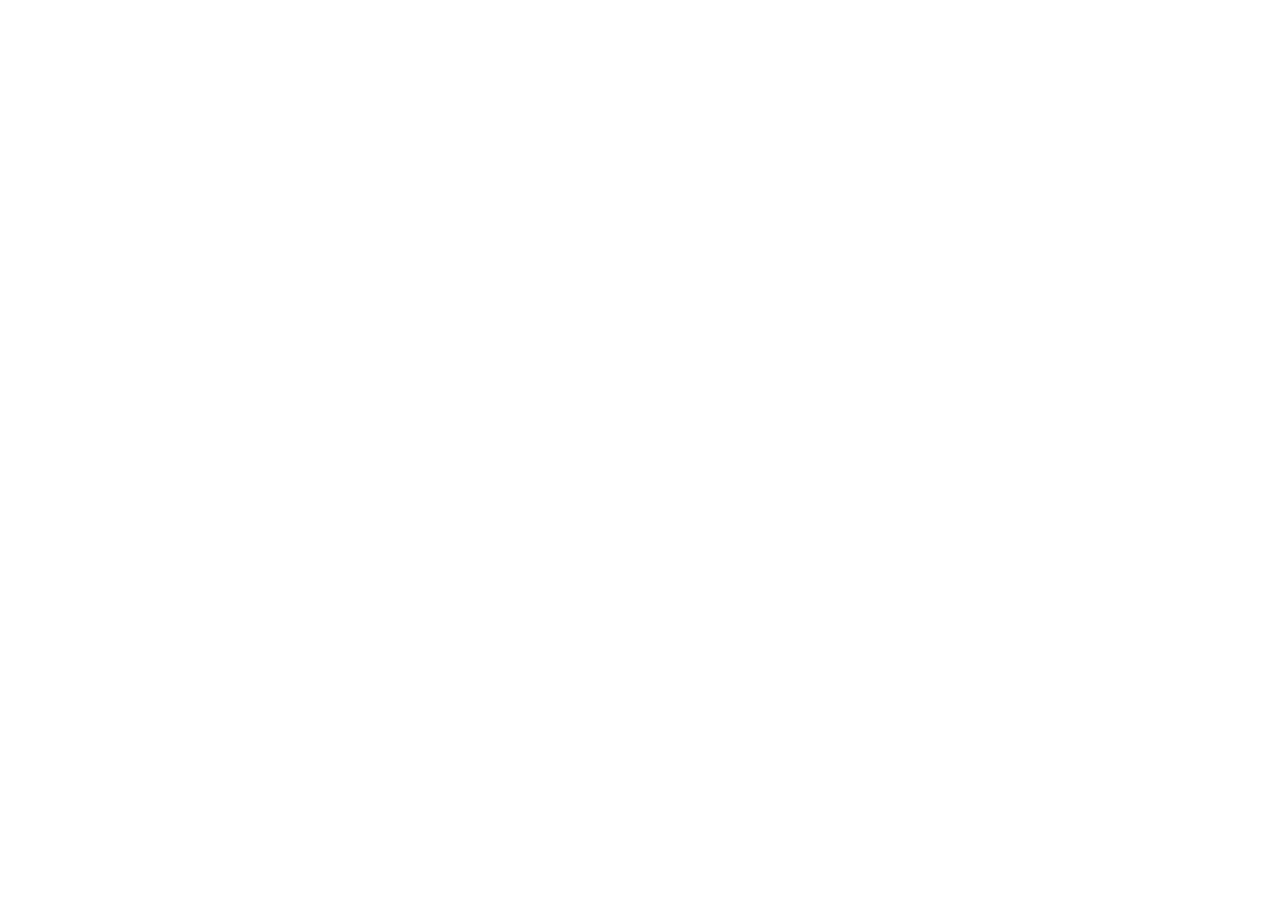
==== pages/checkin.html @ 5ebeb636 "feat: add conexões com css e js" ====
<!DOCTYPE html>
<html lang="pt-BR">
<head>
    <meta charset="UTF-8">
    <meta name="viewport" content="width=device-width, initial-scale=1.0">
    <link rel="stylesheet" href="../css/checkin.css">
    <title>Check-in de Emoções</title>
</head>
<body>
    
    <script src="../js/checkin.js"></script>
</body>
</html>
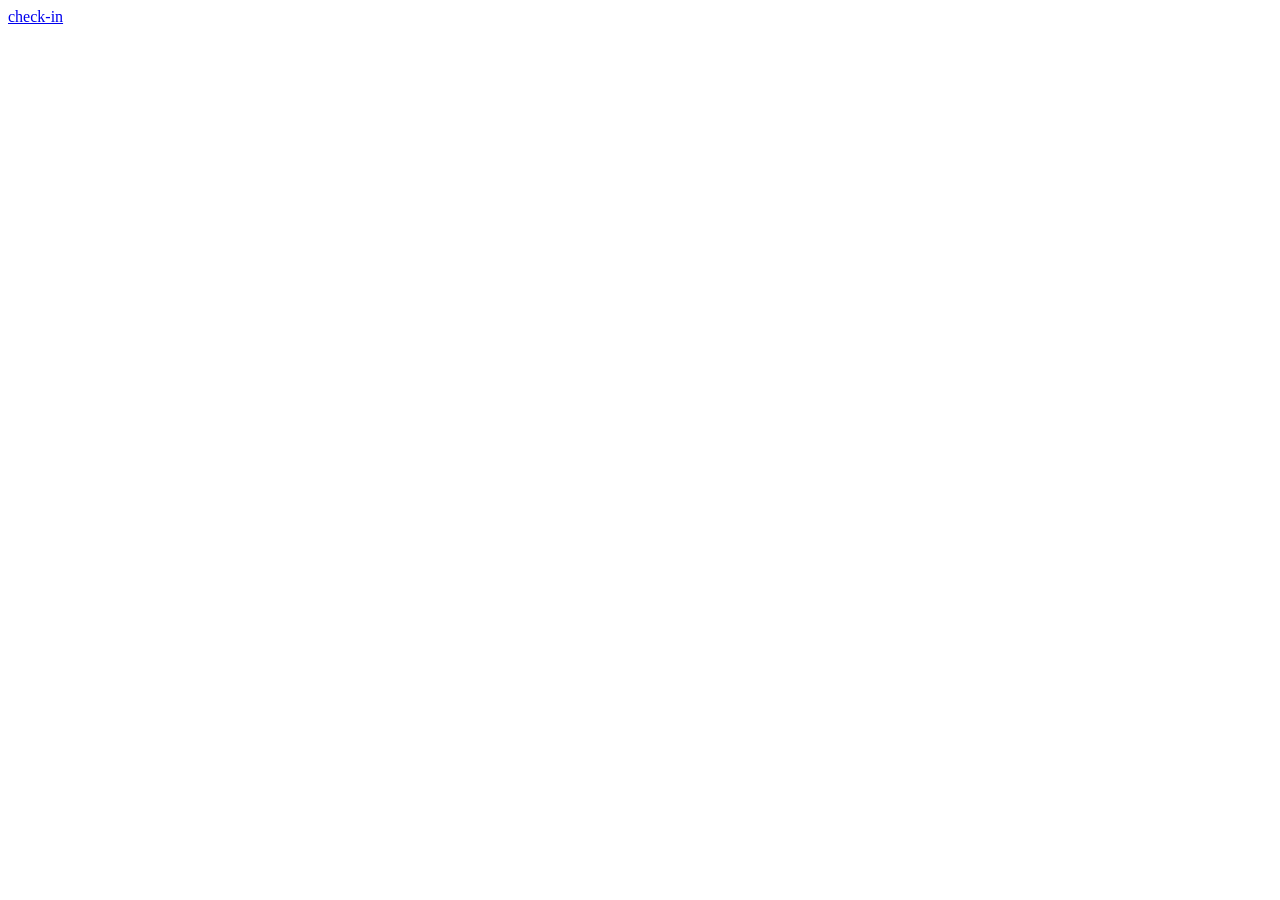
==== commit 36afa7a4: "feat: adiciona links de navegação entre as páginas" ====
--- a/pages/checkin.html
+++ b/pages/checkin.html
@@ -7,7 +7,7 @@
     <title>Check-in de Emoções</title>
 </head>
 <body>
-    
+    <a href="../index.html">check-in</a>
     <script src="../js/checkin.js"></script>
 </body>
 </html>
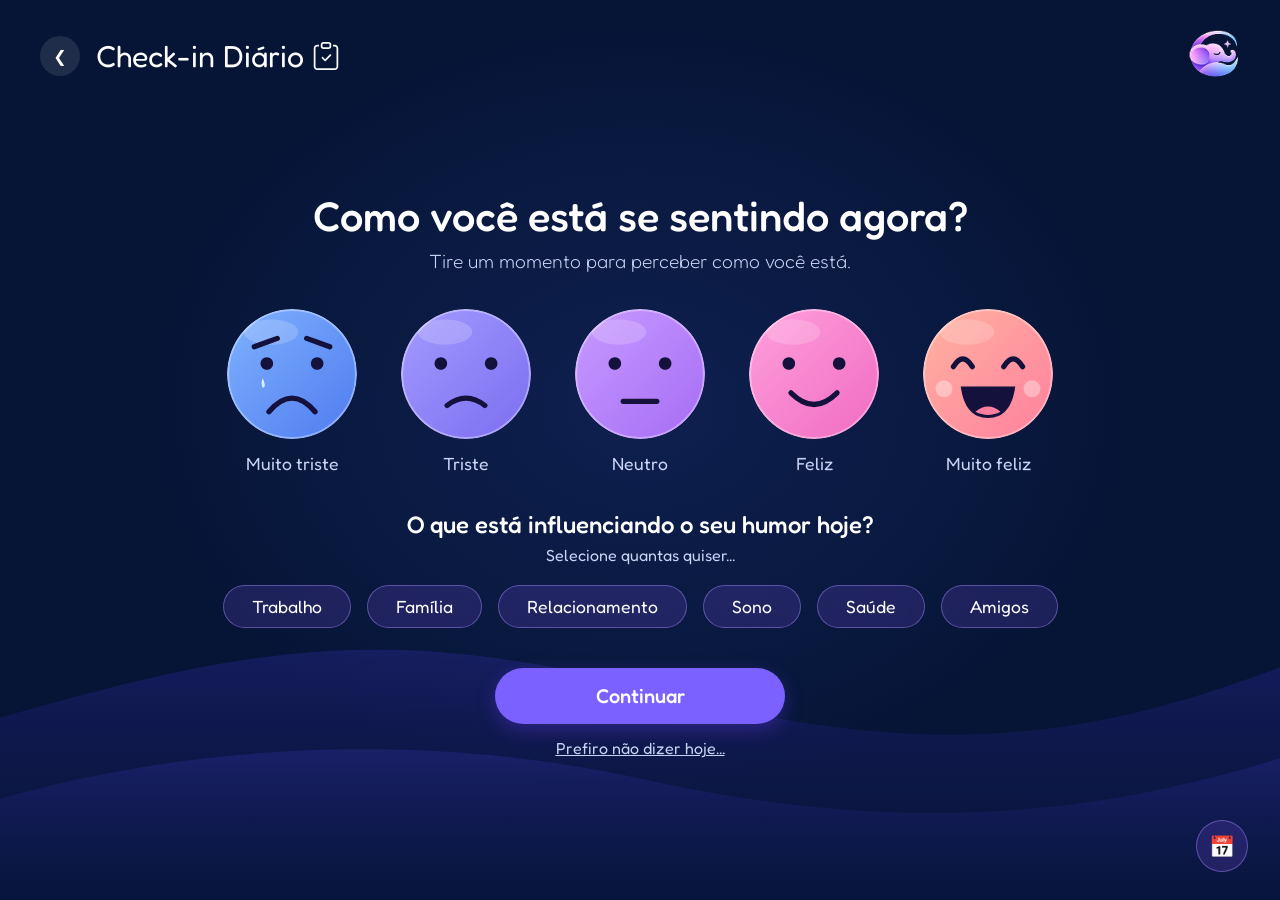
==== commit f7a7d675: "feat(checkin): implementa tela de check-in com integração à API - Adiciona seleção de humor com ícon" ====
--- a/pages/checkin.html
+++ b/pages/checkin.html
@@ -3,11 +3,119 @@
 <head>
     <meta charset="UTF-8">
     <meta name="viewport" content="width=device-width, initial-scale=1.0">
+    <link rel="shortcut icon" href="../img/logo-unplug.png" type="image/x-icon">
     <link rel="stylesheet" href="../css/checkin.css">
-    <title>Check-in de Emoções</title>
+    <title>Unplug - Check-in Diário</title>
 </head>
 <body>
-    <a href="../index.html">check-in</a>
+    <div class="tela">
+        <!-- Ondas de fundo -->
+        <div class="ondas" aria-hidden="true">
+            <svg viewBox="0 0 1440 400" preserveAspectRatio="none" xmlns="http://www.w3.org/2000/svg">
+                <defs>
+                    <linearGradient id="onda-fundo" x1="0" y1="0" x2="0" y2="1">
+                        <stop offset="0%" stop-color="#2E2A9A" stop-opacity="0.55" />
+                        <stop offset="100%" stop-color="#1D1A66" stop-opacity="0.1" />
+                    </linearGradient>
+                    <linearGradient id="onda-frente" x1="0" y1="0" x2="0" y2="1">
+                        <stop offset="0%" stop-color="#2A2A8C" stop-opacity="0.75" />
+                        <stop offset="100%" stop-color="#0E1B54" stop-opacity="0.2" />
+                    </linearGradient>
+                </defs>
+                <path fill="url(#onda-fundo)" d="M0,220 C240,160 420,120 720,190 C1020,260 1200,250 1440,170 L1440,400 L0,400 Z" />
+                <path fill="url(#onda-frente)" d="M0,300 C200,250 460,230 720,280 C1000,335 1220,320 1440,260 L1440,400 L0,400 Z" />
+            </svg>
+        </div>
+
+        <!-- Cabeçalho -->
+        <header class="topo">
+            <a href="../index.html" class="voltar" aria-label="Voltar ao menu">
+                &#10094;
+            </a>
+            <h1>
+                Check-in Diário
+                <img src="../img/check-in.svg" alt="" class="icone-titulo">
+            </h1>
+            <a href="../index.html" class="logo-link">
+                <img src="../img/logo-unplug.png" alt="Unplug" class="logo">
+            </a>
+        </header>
+
+        <!-- Conteúdo principal -->
+        <main class="conteudo">
+            <section class="bloco-humor">
+                <h2>Como você está se sentindo agora?</h2>
+                <p class="subtitulo">Tire um momento para perceber como você está.</p>
+
+                <div class="lista-humores">
+                    <button type="button" class="humor-btn" data-humor="Muito triste">
+                        <img src="../img/muito_triste.svg" alt="Muito triste" class="carinha">
+                        <span>Muito triste</span>
+                    </button>
+
+                    <button type="button" class="humor-btn" data-humor="Triste">
+                        <img src="../img/triste.svg" alt="Triste" class="carinha">
+                        <span>Triste</span>
+                    </button>
+
+                    <button type="button" class="humor-btn" data-humor="Neutro">
+                        <img src="../img/neutro.svg" alt="Neutro" class="carinha">
+                        <span>Neutro</span>
+                    </button>
+
+                    <button type="button" class="humor-btn" data-humor="Feliz">
+                        <img src="../img/feliz.svg" alt="Feliz" class="carinha">
+                        <span>Feliz</span>
+                    </button>
+
+                    <button type="button" class="humor-btn" data-humor="Muito feliz">
+                        <img src="../img/muito_feliz.svg" alt="Muito feliz" class="carinha">
+                        <span>Muito feliz</span>
+                    </button>
+                </div>
+            </section>
+
+            <section class="bloco-gatilhos">
+                <h3>O que está influenciando o seu humor hoje?</h3>
+                <p class="subtitulo-menor">Selecione quantas quiser...</p>
+
+                <div class="lista-tags">
+                    <button type="button" class="tag-btn">Trabalho</button>
+                    <button type="button" class="tag-btn">Família</button>
+                    <button type="button" class="tag-btn">Relacionamento</button>
+                    <button type="button" class="tag-btn">Sono</button>
+                    <button type="button" class="tag-btn">Saúde</button>
+                    <button type="button" class="tag-btn">Amigos</button>
+                </div>
+            </section>
+
+            <div class="acoes">
+                <button type="button" class="btn-continuar" id="btn-continuar">Continuar</button>
+                <a href="../index.html" class="link-pular">Prefiro não dizer hoje...</a>
+            </div>
+        </main>
+
+        <!-- Botão de histórico -->
+        <button type="button" class="btn-historico" id="btn-historico" aria-label="Ver histórico de check-ins">
+            📅
+        </button>
+
+        <!-- Modal de Histórico (GET) -->
+        <div class="modal-fundo" id="modal-historico" hidden>
+            <div class="modal-caixa">
+                <div class="modal-topo">
+                    <h3>Histórico de Check-ins</h3>
+                    <button type="button" class="btn-fechar" id="btn-fechar">&times;</button>
+                </div>
+                <div class="lista-historico" id="lista-historico">
+                    <p class="aviso-vazio">Carregando...</p>
+                </div>
+            </div>
+        </div>
+
+    </div>
+
+    <div class="toast" id="toast" role="status" aria-live="polite"></div>
     <script src="../js/checkin.js"></script>
 </body>
-</html>
+</html>
--- a/css/checkin.css
+++ b/css/checkin.css
@@ -0,0 +1,588 @@
+@import url('https://fonts.googleapis.com/css2?family=Fredoka:wght@300..700&display=swap');
+
+:root {
+    --fundo: #061536;
+    --roxo: #8b5cf6;
+    --roxo-botao: #7b61ff;
+    --texto: #ffffff;
+    --texto-suave: #c9d3f5;
+    --vidro: rgba(139, 92, 246, 0.18);
+    --borda-vidro: rgba(167, 139, 250, 0.45);
+}
+
+* {
+    box-sizing: border-box;
+    margin: 0;
+    padding: 0;
+}
+
+body {
+    font-family: "Fredoka", system-ui, sans-serif;
+    color: var(--texto);
+    background: var(--fundo);
+}
+
+button {
+    font-family: inherit;
+    color: inherit;
+    cursor: pointer;
+}
+
+a {
+    color: inherit;
+    text-decoration: none;
+}
+
+/* ========== TELA ========== */
+.tela {
+    position: relative;
+    isolation: isolate;
+    min-height: 100vh;
+    min-height: 100dvh;
+    display: grid;
+    grid-template-rows: auto 1fr;
+    padding: 28px 40px 36px;
+    background:
+        radial-gradient(ellipse at 50% 45%, rgba(56, 80, 200, 0.18), transparent 55%),
+        var(--fundo);
+}
+
+.ondas {
+    position: fixed;
+    left: 0;
+    right: 0;
+    bottom: 0;
+    height: 45vh;
+    z-index: 0;
+    pointer-events: none;
+    opacity: 0.7;
+}
+
+.ondas svg {
+    width: 100%;
+    height: 100%;
+    display: block;
+}
+
+/* ========== TOPO ========== */
+.topo {
+    position: relative;
+    z-index: 2;
+    display: flex;
+    align-items: center;
+    gap: 16px;
+}
+
+.voltar {
+    display: grid;
+    place-items: center;
+    flex-shrink: 0;
+    width: 40px;
+    height: 40px;
+    border-radius: 50%;
+    color: var(--texto);
+    background: rgba(255, 255, 255, 0.1);
+    transition: transform 0.2s ease, background 0.2s ease, box-shadow 0.2s ease;
+}
+
+.voltar:hover {
+    background: rgba(255, 255, 255, 0.13);
+    transform: translateY(-2px);
+    box-shadow: 0 6px 8px 0 rgba(0, 0, 0, 0.3);
+}
+
+.voltar:active {
+    transform: translateY(0);
+}
+
+.topo h1 {
+    display: flex;
+    align-items: center;
+    gap: 8px;
+    font-size: 1.9rem;
+    font-weight: 400;
+    line-height: 1.1;
+}
+
+.icone-titulo {
+    width: 28px;
+    height: 28px;
+}
+
+.logo-link {
+    margin-left: auto;
+    display: block;
+}
+
+.logo {
+    width: 52px;
+    height: 52px;
+    object-fit: contain;
+}
+
+/* ========== CONTEÚDO ========== */
+.conteudo {
+    position: relative;
+    z-index: 2;
+    display: flex;
+    flex-direction: column;
+    align-items: center;
+    justify-content: center;
+    text-align: center;
+    gap: 36px;
+    max-width: 1080px;
+    width: 100%;
+    margin: 0 auto;
+}
+
+.bloco-humor h2 {
+    font-size: 2.6rem;
+    font-weight: 500;
+    margin-bottom: 8px;
+}
+
+.subtitulo {
+    font-size: 1.2rem;
+    font-weight: 300;
+    color: var(--texto-suave);
+    margin-bottom: 36px;
+}
+
+/* ========== HUMORES ========== */
+.lista-humores {
+    display: flex;
+    align-items: center;
+    justify-content: center;
+    gap: 44px;
+    flex-wrap: wrap;
+}
+
+.humor-btn {
+    background: transparent;
+    border: none;
+    display: flex;
+    flex-direction: column;
+    align-items: center;
+    gap: 14px;
+    font-size: 1.1rem;
+    color: var(--texto-suave);
+    transition: transform 0.2s ease, opacity 0.2s ease;
+}
+
+.humor-btn:hover {
+    transform: translateY(-6px);
+    color: var(--texto);
+}
+
+.carinha {
+    width: 130px;
+    height: 130px;
+    border-radius: 50%;
+    display: grid;
+    place-items: center;
+    transition: transform 0.2s ease, box-shadow 0.2s ease;
+}
+
+.humor-btn.selecionado .carinha {
+    transform: scale(1.1);
+    box-shadow: 0 0 0 4px #ffffff, 0 0 24px rgba(167, 139, 250, 0.7);
+}
+
+.humor-btn.selecionado {
+    color: var(--texto);
+    font-weight: 600;
+}
+
+/* ========== GATILHOS ========== */
+.bloco-gatilhos h3 {
+    font-size: 1.5rem;
+    font-weight: 500;
+    margin-bottom: 6px;
+}
+
+.subtitulo-menor {
+    font-size: 1rem;
+    color: var(--texto-suave);
+    margin-bottom: 20px;
+}
+
+.lista-tags {
+    display: flex;
+    flex-wrap: wrap;
+    justify-content: center;
+    gap: 16px;
+}
+
+.tag-btn {
+    padding: 10px 28px;
+    border-radius: 999px;
+    background: var(--vidro);
+    border: 1.5px solid var(--borda-vidro);
+    font-size: 1.1rem;
+    color: var(--texto);
+    backdrop-filter: blur(6px);
+    transition: background 0.2s ease, border-color 0.2s ease, transform 0.15s ease;
+}
+
+.tag-btn:hover {
+    background: rgba(139, 92, 246, 0.35);
+    transform: translateY(-2px);
+}
+
+.tag-btn.selecionado {
+    background: var(--roxo);
+    border-color: #ffffff;
+    font-weight: 500;
+}
+
+/* ========== AÇÕES ========== */
+.acoes {
+    display: flex;
+    flex-direction: column;
+    align-items: center;
+    gap: 14px;
+    margin-top: 4px;
+}
+
+.btn-continuar {
+    width: 290px;
+    padding: 16px 32px;
+    border: none;
+    border-radius: 999px;
+    background: var(--roxo-botao);
+    font-size: 1.25rem;
+    font-weight: 500;
+    box-shadow: 0 6px 18px rgba(90, 52, 214, 0.4);
+    transition: background 0.2s ease, transform 0.2s ease;
+}
+
+.btn-continuar:hover {
+    background: #8c73ff;
+    transform: translateY(-2px);
+}
+
+.link-pular {
+    font-size: 1rem;
+    color: var(--texto-suave);
+    text-decoration: underline;
+    transition: color 0.2s ease;
+}
+
+.link-pular:hover {
+    color: var(--texto);
+}
+
+/* ========== HISTÓRICO ========== */
+.btn-historico {
+    position: fixed;
+    right: 32px;
+    bottom: 28px;
+    z-index: 3;
+    width: 52px;
+    height: 52px;
+    border-radius: 50%;
+    border: 1.5px solid var(--borda-vidro);
+    background: var(--vidro);
+    backdrop-filter: blur(6px);
+    display: grid;
+    place-items: center;
+    font-size: 1.3rem;
+    transition: transform 0.2s ease, background 0.2s ease;
+}
+
+.btn-historico:hover {
+    background: rgba(139, 92, 246, 0.4);
+    transform: translateY(-3px);
+}
+
+/* ========== POP-OVER HISTÓRICO ========== */
+[hidden] {
+    display: none !important;
+}
+
+.modal-fundo {
+    position: fixed;
+    right: 32px;
+    bottom: 92px;
+    z-index: 20;
+    width: min(360px, calc(100vw - 40px));
+    animation: subirSuave 0.2s ease;
+}
+
+@keyframes subirSuave {
+    from {
+        opacity: 0;
+        transform: translateY(12px) scale(0.96);
+    }
+    to {
+        opacity: 1;
+        transform: translateY(0) scale(1);
+    }
+}
+
+.modal-caixa {
+    width: 100%;
+    max-height: 55vh;
+    display: flex;
+    flex-direction: column;
+    gap: 14px;
+    padding: 20px;
+    border-radius: 22px;
+    background: rgba(16, 32, 77, 0.94);
+    border: 1.5px solid var(--borda-vidro);
+    box-shadow: 0 12px 32px rgba(0, 0, 0, 0.5);
+    backdrop-filter: blur(12px);
+}
+
+.modal-topo {
+    display: flex;
+    align-items: center;
+    justify-content: space-between;
+    gap: 12px;
+}
+
+.modal-topo h3 {
+    font-size: 1.15rem;
+    font-weight: 500;
+    color: var(--texto);
+}
+
+.btn-fechar {
+    display: flex;
+    align-items: center;
+    justify-content: center;
+    width: 32px;
+    height: 32px;
+    padding-bottom: 2px;
+    border-radius: 50%;
+    border: none;
+    background: rgba(255, 255, 255, 0.14);
+    color: #ffffff;
+    font-size: 1.4rem;
+    line-height: 1;
+    cursor: pointer;
+    transition: background 0.2s ease;
+}
+
+.btn-fechar:hover {
+    background: rgba(255, 255, 255, 0.28);
+}
+
+.lista-historico {
+    display: flex;
+    flex-direction: column;
+    gap: 10px;
+    overflow-y: auto;
+    padding-right: 4px;
+}
+
+.item-historico {
+    padding: 12px 14px;
+    border-radius: 14px;
+    background: var(--vidro);
+    border: 1px solid rgba(167, 139, 250, 0.25);
+    text-align: left;
+    display: flex;
+    flex-direction: column;
+    gap: 4px;
+}
+
+.item-historico-topo {
+    display: flex;
+    justify-content: space-between;
+    align-items: center;
+    font-size: 1rem;
+    font-weight: 500;
+    color: var(--texto);
+}
+
+.item-humor-info {
+    display: flex;
+    align-items: center;
+    gap: 8px;
+}
+
+.mini-carinha {
+    width: 24px;
+    height: 24px;
+    object-fit: contain;
+}
+
+.item-acoes {
+    display: flex;
+    align-items: center;
+    gap: 8px;
+}
+
+.btn-apagar {
+    background: transparent;
+    border: none;
+    font-size: 0.9rem;
+    opacity: 0.45;
+    padding: 2px 4px;
+    border-radius: 6px;
+    transition: opacity 0.2s ease, transform 0.15s ease;
+}
+
+.btn-apagar:hover {
+    opacity: 1;
+    transform: scale(1.1);
+}
+
+.item-data {
+    font-size: 0.8rem;
+    color: var(--texto-suave);
+    font-weight: 300;
+}
+
+.item-gatilhos {
+    font-size: 0.85rem;
+    color: var(--texto-suave);
+}
+
+.aviso-vazio {
+    color: var(--texto-suave);
+    text-align: center;
+    font-size: 0.95rem;
+    padding: 16px 0;
+}
+
+/* ========== TOAST (NOTIFICAÇÃO) ========== */
+.toast {
+    position: fixed;
+    top: 28px;
+    left: 50%;
+    transform: translateX(-50%) translateY(-20px);
+    z-index: 30;
+    padding: 12px 24px;
+    border-radius: 999px;
+    background: rgba(16, 32, 77, 0.92);
+    border: 1.5px solid var(--borda-vidro);
+    color: var(--texto);
+    font-size: 1rem;
+    font-weight: 500;
+    box-shadow: 0 8px 24px rgba(0, 0, 0, 0.45);
+    backdrop-filter: blur(10px);
+    opacity: 0;
+    pointer-events: none;
+    transition: opacity 0.25s ease, transform 0.25s ease;
+}
+
+.toast.visivel {
+    opacity: 1;
+    transform: translateX(-50%) translateY(0);
+}
+
+.toast.erro {
+    border-color: rgba(255, 123, 137, 0.7);
+    color: #ffb3bc;
+}
+
+/* ========== RESPONSIVO (MOBILE até 900px) ========== */
+@media (max-width: 900px) {
+    .tela {
+        height: auto;
+        min-height: 100dvh;
+        overflow-x: hidden;
+        overflow-y: auto;
+        padding: 20px 16px 28px;
+        grid-template-columns: minmax(0, 1fr);
+    }
+
+    /* ----- topo (padrão Indicações) ----- */
+    .topo {
+        gap: 10px;
+    }
+
+    .voltar {
+        width: 32px;
+        height: 32px;
+        font-size: 0.9rem;
+    }
+
+    .topo h1 {
+        gap: 6px;
+        font-size: 1.4rem;
+        white-space: nowrap;
+    }
+
+    .icone-titulo {
+        width: 20px;
+        height: 20px;
+    }
+
+    .logo {
+        width: 44px;
+        height: 44px;
+    }
+
+    /* ----- conteúdo ----- */
+    .conteudo {
+        gap: 24px;
+        padding: 24px 0 48px;
+    }
+
+    .bloco-humor h2 {
+        font-size: 1.45rem;
+    }
+
+    .subtitulo {
+        font-size: 0.95rem;
+        margin-bottom: 24px;
+    }
+
+    .lista-humores {
+        gap: 18px 12px;
+    }
+
+    .humor-btn {
+        font-size: 0.85rem;
+        gap: 8px;
+    }
+
+    .carinha {
+        width: 58px;
+        height: 58px;
+    }
+
+    .bloco-gatilhos h3 {
+        font-size: 1.15rem;
+    }
+
+    .subtitulo-menor {
+        font-size: 0.85rem;
+        margin-bottom: 14px;
+    }
+
+    .lista-tags {
+        gap: 10px;
+    }
+
+    .tag-btn {
+        padding: 8px 16px;
+        font-size: 0.9rem;
+    }
+
+    .btn-continuar {
+        width: 220px;
+        padding: 13px 24px;
+        font-size: 1.05rem;
+    }
+
+    .link-pular {
+        font-size: 0.9rem;
+    }
+
+    /* ----- histórico ----- */
+    .btn-historico {
+        right: 16px;
+        bottom: 16px;
+        width: 46px;
+        height: 46px;
+    }
+
+    .modal-fundo {
+        right: 16px;
+        bottom: 72px;
+    }
+}
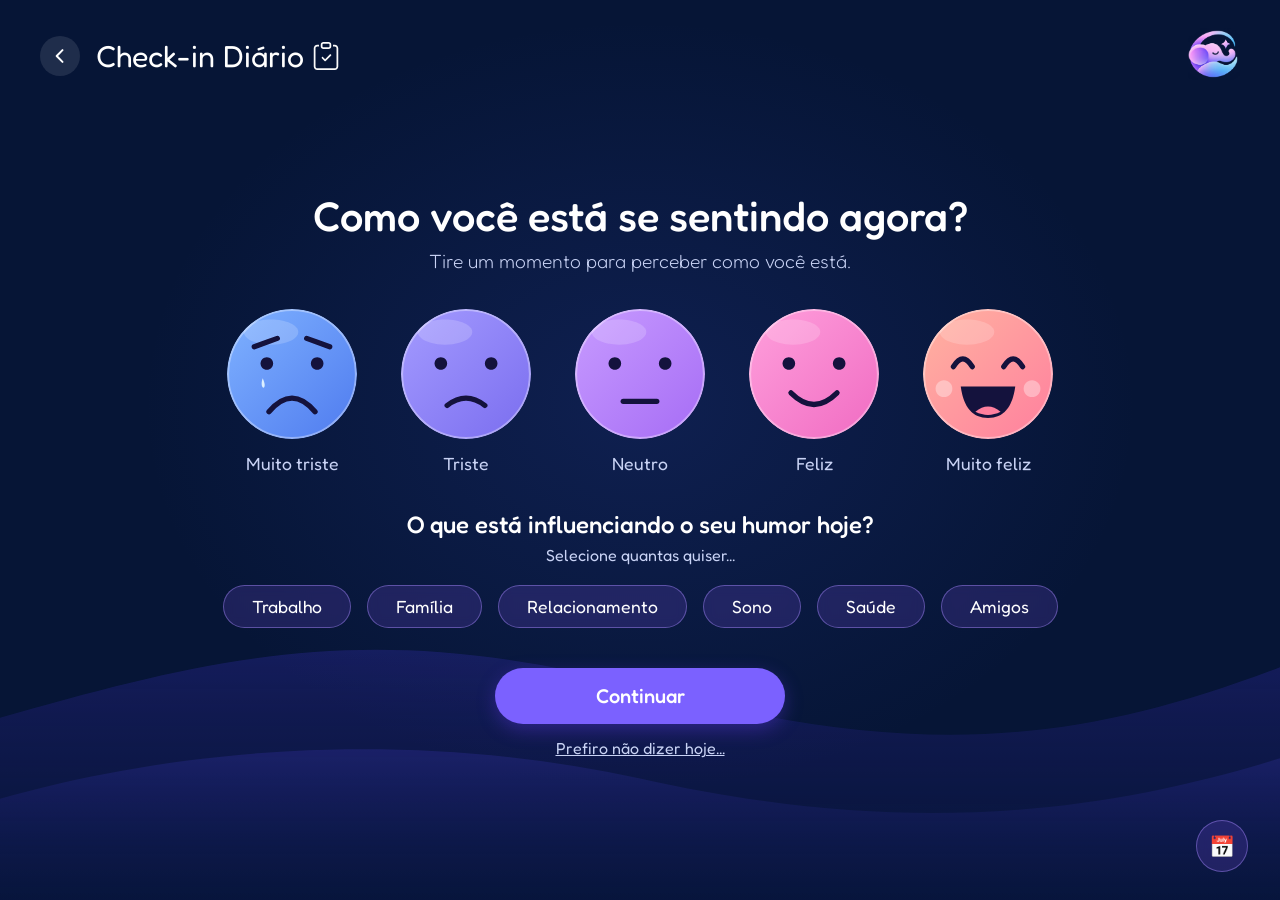
==== commit 0e2c0822: "fix: padronizar botão de voltar e espaçamentos entre check-in e indicações" ====
--- a/pages/checkin.html
+++ b/pages/checkin.html
@@ -5,7 +5,7 @@
     <meta name="viewport" content="width=device-width, initial-scale=1.0">
     <link rel="shortcut icon" href="../img/logo-unplug.png" type="image/x-icon">
     <link rel="stylesheet" href="../css/checkin.css">
-    <title>Unplug - Check-in Diário</title>
+    <title>Check-in Diário</title>
 </head>
 <body>
     <div class="tela">
@@ -30,7 +30,10 @@
         <!-- Cabeçalho -->
         <header class="topo">
             <a href="../index.html" class="voltar" aria-label="Voltar ao menu">
-                &#10094;
+                <svg viewBox="0 0 24 24" width="20" height="20" fill="none" stroke="currentColor" stroke-width="2.4"
+                    stroke-linecap="round" stroke-linejoin="round">
+                    <path d="M15 5l-7 7 7 7" />
+                </svg>
             </a>
             <h1>
                 Check-in Diário
--- a/css/checkin.css
+++ b/css/checkin.css
@@ -478,6 +478,14 @@
     color: #ffb3bc;
 }
 
+
+/* ========== RESPONSIVO: ALTURA ATÉ 720px ========== */
+@media (max-height: 720px) {
+    .tela {
+        padding: 20px 40px 24px;
+    }
+}
+
 /* ========== RESPONSIVO (MOBILE até 900px) ========== */
 @media (max-width: 900px) {
     .tela {
@@ -485,7 +493,7 @@
         min-height: 100dvh;
         overflow-x: hidden;
         overflow-y: auto;
-        padding: 20px 16px 28px;
+        padding: 20px 12px 28px;
         grid-template-columns: minmax(0, 1fr);
     }
 
@@ -497,7 +505,11 @@
     .voltar {
         width: 32px;
         height: 32px;
-        font-size: 0.9rem;
+    }
+
+    .voltar svg{
+        width: 16px;
+        height: 16px;
     }
 
     .topo h1 {
